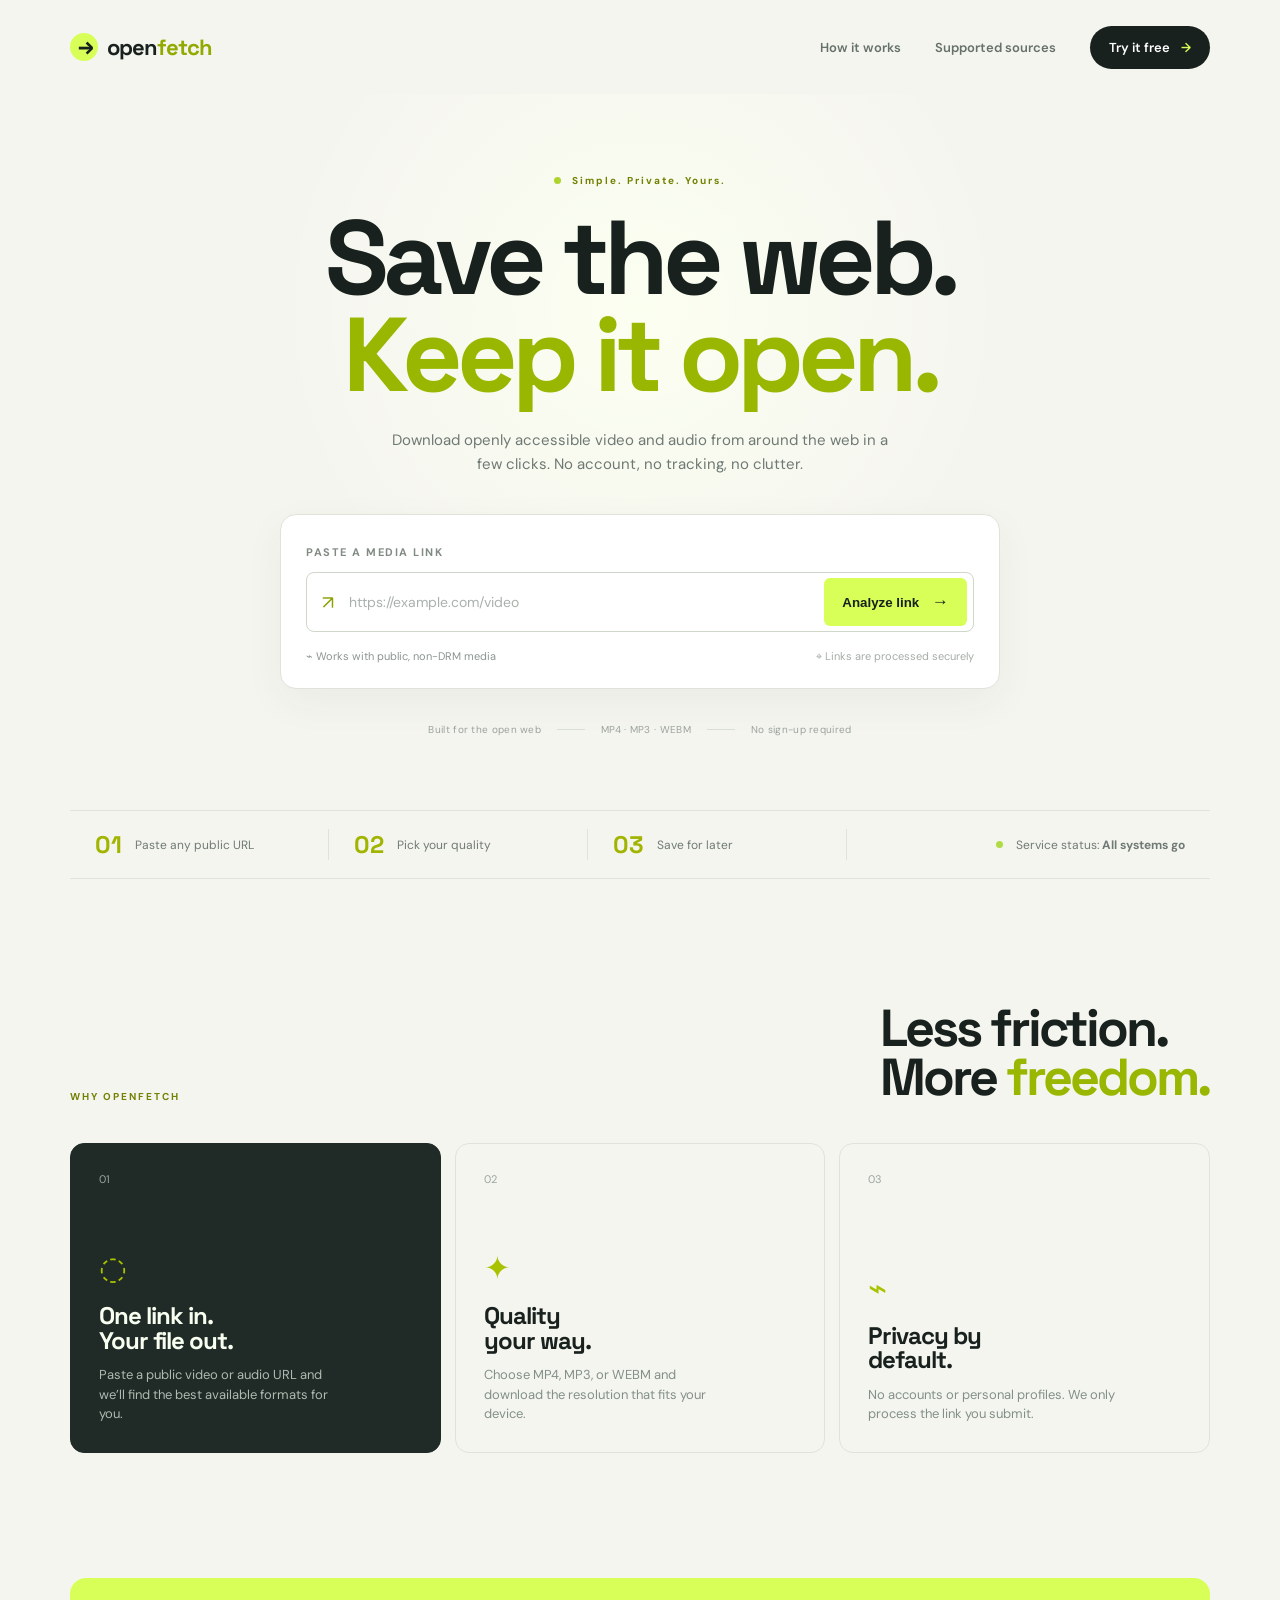
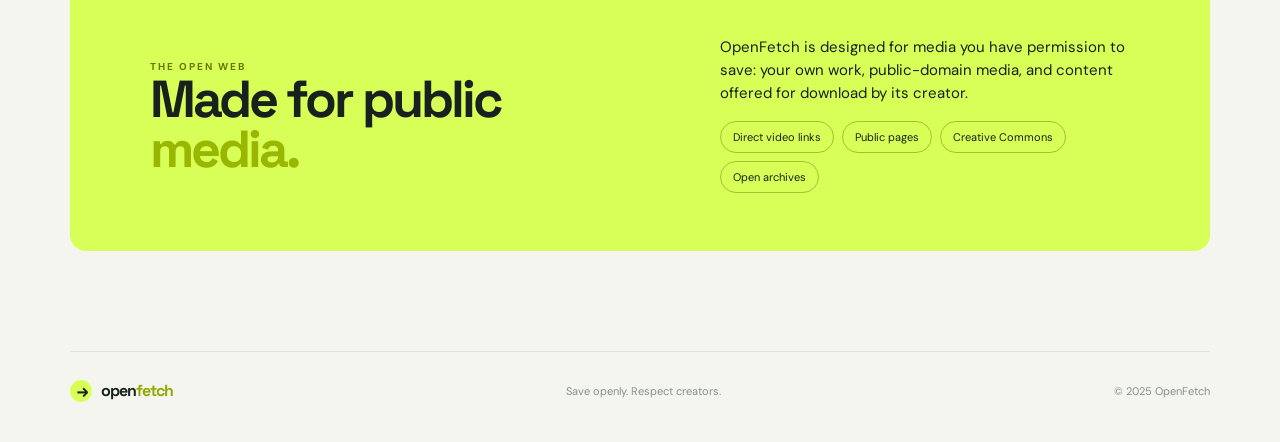
==== index.html @ 990e3daf "Add FastAPI media resolver and frontend Co-authored-by: Copilot <223556219+Copilot@users.noreply.git" ====
<!doctype html>
<html lang="en">
  <head>
    <meta charset="UTF-8" />
    <meta name="viewport" content="width=device-width, initial-scale=1.0" />
    <meta name="description" content="A fast, privacy-friendly downloader for openly accessible media." />
    <title>OpenFetch — Save media you can access</title>
    <link rel="preconnect" href="https://fonts.googleapis.com" />
    <link rel="preconnect" href="https://fonts.gstatic.com" crossorigin />
    <link href="https://fonts.googleapis.com/css2?family=DM+Sans:wght@400;500;600;700&family=Space+Grotesk:wght@500;600;700&display=swap" rel="stylesheet" />
    <link rel="stylesheet" href="styles.css" />
  </head>
  <body>
    <div class="page-shell">
      <header class="site-header">
        <a class="brand" href="#top" aria-label="OpenFetch home">
          <span class="brand-mark">↘</span><span>open<span class="brand-accent">fetch</span></span>
        </a>
        <nav aria-label="Main navigation">
          <a href="#how-it-works">How it works</a>
          <a href="#supported">Supported sources</a>
          <a class="nav-button" href="#download">Try it free <span>→</span></a>
        </nav>
        <button class="menu-button" aria-label="Open menu">☰</button>
      </header>

      <main id="top">
        <section class="hero">
          <div class="eyebrow"><span class="pulse"></span> Simple. Private. Yours.</div>
          <h1>Save the web.<br /><em>Keep it open.</em></h1>
          <p class="hero-copy">Download openly accessible video and audio from around the web in a few clicks. No account, no tracking, no clutter.</p>

          <form class="download-card" id="download" novalidate>
            <label for="media-url">Paste a media link</label>
            <div class="url-row">
              <span class="link-icon">↗</span>
              <input id="media-url" type="url" placeholder="https://example.com/video" autocomplete="off" />
              <button type="submit">Analyze link <span>→</span></button>
            </div>
            <div class="card-footer">
              <span>⌁ Works with public, non-DRM media</span>
              <span class="privacy-note">⌖ Links are processed securely</span>
            </div>
            <p class="form-message" id="form-message" role="status"></p>
          </form>

          <div class="trust-row"><span>Built for the open web</span><span class="line"></span><span>MP4 · MP3 · WEBM</span><span class="line"></span><span>No sign-up required</span></div>
        </section>

        <section class="stats-strip" aria-label="OpenFetch highlights">
          <div><strong>01</strong><span>Paste any public URL</span></div>
          <div><strong>02</strong><span>Pick your quality</span></div>
          <div><strong>03</strong><span>Save for later</span></div>
          <div class="status"><span class="status-dot"></span><span>Service status: <b>All systems go</b></span></div>
        </section>

        <section class="feature-section" id="how-it-works">
          <div class="section-heading"><span class="eyebrow">WHY OPENFETCH</span><h2>Less friction.<br />More <em>freedom.</em></h2></div>
          <div class="feature-grid">
            <article class="feature-card feature-card-dark"><span class="feature-number">01</span><div class="feature-icon">◌</div><h3>One link in.<br />Your file out.</h3><p>Paste a public video or audio URL and we’ll find the best available formats for you.</p></article>
            <article class="feature-card"><span class="feature-number">02</span><div class="feature-icon">✦</div><h3>Quality<br />your way.</h3><p>Choose MP4, MP3, or WEBM and download the resolution that fits your device.</p></article>
            <article class="feature-card"><span class="feature-number">03</span><div class="feature-icon">⌁</div><h3>Privacy by<br />default.</h3><p>No accounts or personal profiles. We only process the link you submit.</p></article>
          </div>
        </section>

        <section class="supported-section" id="supported"><div><span class="eyebrow">THE OPEN WEB</span><h2>Made for public<br /><em>media.</em></h2></div><div class="supported-copy"><p>OpenFetch is designed for media you have permission to save: your own work, public-domain media, and content offered for download by its creator.</p><div class="source-tags"><span>Direct video links</span><span>Public pages</span><span>Creative Commons</span><span>Open archives</span></div></div></section>
      </main>
      <footer><a class="brand" href="#top"><span class="brand-mark">↘</span><span>open<span class="brand-accent">fetch</span></span></a><p>Save openly. Respect creators.</p><span>© 2025 OpenFetch</span></footer>
    </div>
    <script src="script.js"></script>
  </body>
</html>
---- styles.css ----
:root{--ink:#18211d;--muted:#6f7974;--paper:#f5f5f0;--lime:#d8ff57;--line:#dfe3da;--dark:#202a26}*{box-sizing:border-box}html{scroll-behavior:smooth}body{margin:0;background:var(--paper);color:var(--ink);font-family:'DM Sans',sans-serif}a{color:inherit;text-decoration:none}.page-shell{max-width:1440px;margin:auto;padding:0 5.5%}.site-header{height:94px;display:flex;align-items:center;justify-content:space-between}.brand{display:flex;align-items:center;gap:9px;font-family:'Space Grotesk';font-size:22px;font-weight:700;letter-spacing:-1px}.brand-accent{color:#92a900}.brand-mark{display:grid;place-items:center;width:28px;height:28px;background:var(--lime);border-radius:50%;font-size:23px;line-height:1;transform:rotate(-45deg)}nav{display:flex;align-items:center;gap:34px;font-size:13px;font-weight:600}nav a:not(.nav-button){color:#66716a}.nav-button{background:var(--ink);color:#fff;border-radius:30px;padding:13px 19px}.nav-button span{color:var(--lime);margin-left:8px}.menu-button{display:none;border:0;background:none;font-size:20px}.hero{padding:80px 0 74px;text-align:center;background:radial-gradient(circle at 50% 30%,#fbfff0 0,transparent 48%)}.eyebrow{font-size:10px;letter-spacing:2px;font-weight:700;color:#748000}.pulse,.status-dot{display:inline-block;width:7px;height:7px;border-radius:50%;background:#afd32d;margin-right:7px}.hero h1{font-family:'Space Grotesk';font-size:clamp(58px,8.2vw,118px);line-height:.92;letter-spacing:-6px;margin:23px 0 25px}.hero h1 em,.section-heading em,.supported-section em{font-style:normal;color:#99b600}.hero-copy{max-width:520px;margin:0 auto 38px;color:var(--muted);font-size:15px;line-height:1.6}.download-card{max-width:720px;margin:auto;text-align:left;background:#fff;border:1px solid var(--line);border-radius:16px;padding:25px;box-shadow:0 13px 40px #2533220d}.download-card label{font-size:11px;text-transform:uppercase;letter-spacing:1.5px;font-weight:700;color:#818b84}.url-row{display:flex;align-items:center;gap:13px;margin-top:11px;border:1px solid #cfd6ca;border-radius:8px;padding:5px 6px 5px 15px}.link-icon{font-size:19px;color:#8ca000}input{border:0;outline:0;min-width:0;flex:1;font:inherit;color:var(--ink);font-size:14px}input::placeholder{color:#aab1ac}.url-row button{border:0;border-radius:6px;padding:14px 18px;background:var(--lime);color:var(--ink);font-weight:700;cursor:pointer}.url-row button span{font-size:17px;margin-left:9px}.card-footer{display:flex;justify-content:space-between;margin-top:17px;color:#8b958f;font-size:11px}.privacy-note{color:#a5aca6}.form-message{height:0;overflow:hidden;margin:0;color:#6f8500;font-size:12px}.form-message.show{height:auto;margin-top:15px}.trust-row{display:flex;align-items:center;justify-content:center;gap:16px;color:#9ba29d;font-size:10px;letter-spacing:.3px;margin-top:34px}.trust-row .line{height:1px;width:28px;background:#d9ded8}.stats-strip{display:grid;grid-template-columns:repeat(3,1fr) 1.4fr;border-top:1px solid var(--line);border-bottom:1px solid var(--line);padding:18px 0}.stats-strip div{display:flex;align-items:center;gap:13px;padding:0 25px;border-right:1px solid var(--line);font-size:12px;color:#707a74}.stats-strip strong{font-family:'Space Grotesk';font-size:24px;color:#a0b400}.stats-strip .status{border:0;justify-content:flex-end}.status-dot{background:#b1db45;margin:0}.feature-section{padding:125px 0}.section-heading{display:flex;justify-content:space-between;align-items:flex-end;margin-bottom:40px}.section-heading h2,.supported-section h2{font-family:'Space Grotesk';font-size:52px;line-height:.95;letter-spacing:-3px;margin:0}.feature-grid{display:grid;grid-template-columns:repeat(3,1fr);gap:14px}.feature-card{min-height:310px;border:1px solid var(--line);border-radius:14px;padding:28px;display:flex;flex-direction:column}.feature-card-dark{background:var(--dark);color:#f8fff0;border-color:var(--dark)}.feature-number{font-size:11px;color:#9ba69f}.feature-icon{font-size:32px;color:#a8c200;margin-top:auto;margin-bottom:15px}.feature-card h3{font-family:'Space Grotesk';font-size:24px;line-height:1.02;letter-spacing:-1px;margin:0 0 12px}.feature-card p{color:#829087;font-size:13px;line-height:1.5;max-width:250px;margin:0}.feature-card-dark p{color:#aebbb2}.supported-section{display:flex;justify-content:space-between;align-items:center;background:var(--lime);border-radius:16px;padding:58px 7%;margin-bottom:100px}.supported-section .eyebrow{color:#657600}.supported-copy{max-width:410px}.supported-copy p{font-size:15px;line-height:1.55;margin-top:0}.source-tags{display:flex;flex-wrap:wrap;gap:8px}.source-tags span{border:1px solid #a6c02e;border-radius:30px;padding:8px 12px;font-size:11px}footer{display:flex;align-items:center;justify-content:space-between;border-top:1px solid var(--line);padding:28px 0 40px;font-size:11px;color:#87908a}footer .brand{font-size:16px;color:var(--ink)}footer .brand-mark{width:22px;height:22px;font-size:17px}footer p{margin:0}@media(max-width:700px){.page-shell{padding:0 22px}.site-header{height:74px}nav{display:none}.menu-button{display:block}.hero{padding:65px 0 55px}.hero h1{font-size:58px;letter-spacing:-3px}.hero-copy{font-size:14px}.download-card{padding:18px}.url-row{padding:4px 4px 4px 12px}.url-row button{padding:12px 10px;font-size:11px}.card-footer{display:block;line-height:2}.privacy-note{display:block}.trust-row{gap:8px;font-size:8px}.stats-strip{grid-template-columns:1fr 1fr;gap:18px;padding:20px 0}.stats-strip div{padding:0;border:0}.stats-strip .status{justify-content:flex-start;grid-column:span 2}.feature-section{padding:80px 0}.section-heading{display:block}.section-heading h2,.supported-section h2{font-size:42px;margin-top:18px}.feature-grid{grid-template-columns:1fr}.feature-card{min-height:250px}.supported-section{display:block;padding:35px 28px;margin-bottom:60px}.supported-copy{margin-top:30px}.supported-copy p{font-size:13px}footer{gap:15px;flex-wrap:wrap}footer p{order:3;width:100%}}
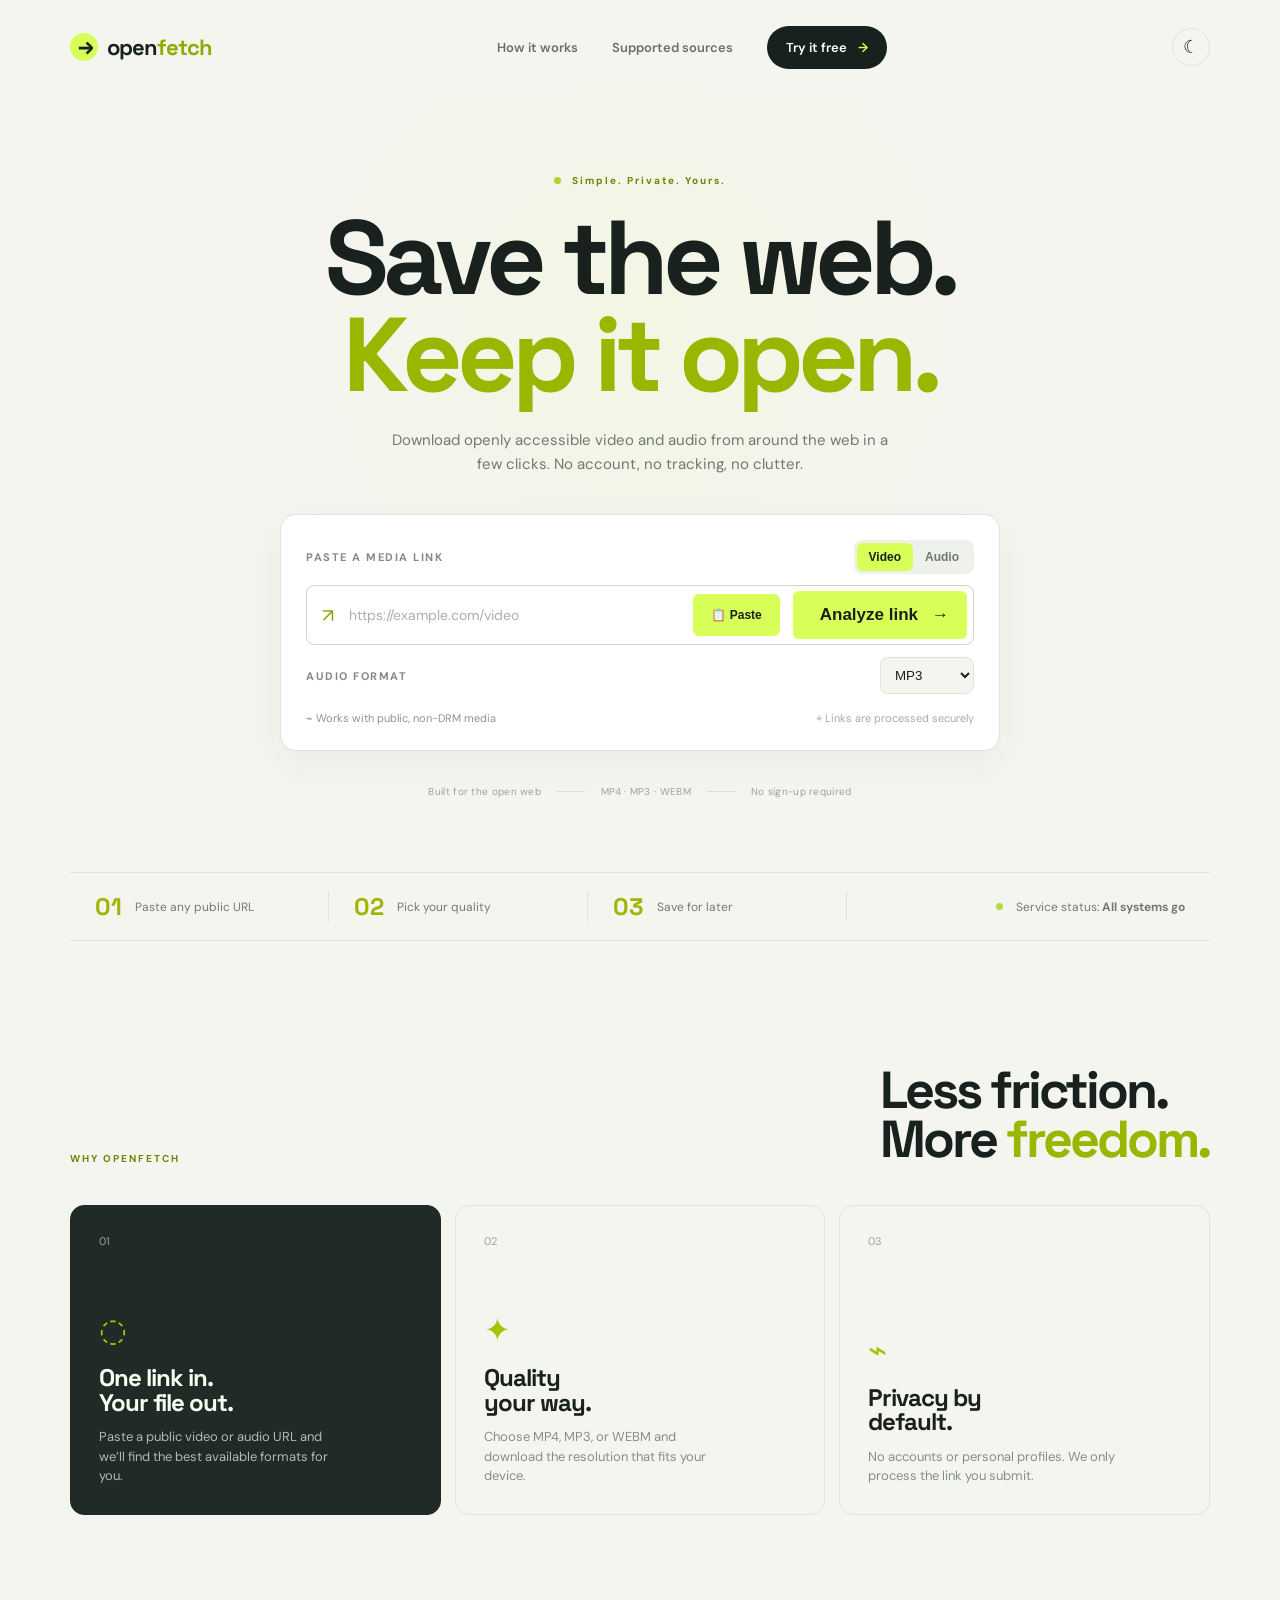
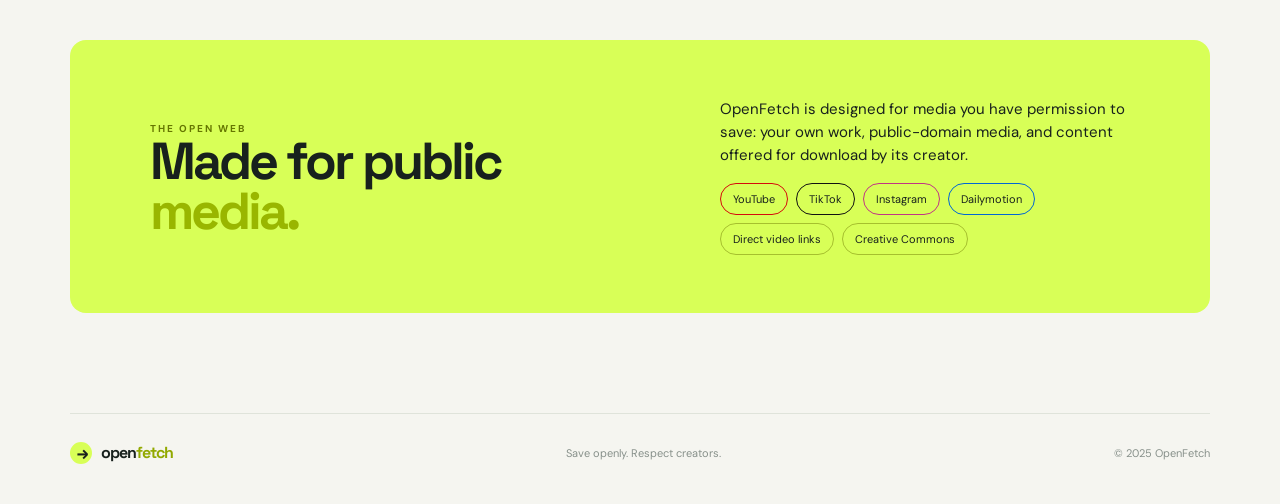
==== commit 179fd3a1: "Complete OpenFetch media resolver features Co-authored-by: Copilot <223556219+Copilot@users.noreply." ====
--- a/index.html
+++ b/index.html
@@ -21,7 +21,10 @@
           <a href="#supported">Supported sources</a>
           <a class="nav-button" href="#download">Try it free <span>→</span></a>
         </nav>
-        <button class="menu-button" aria-label="Open menu">☰</button>
+        <div class="header-actions">
+          <button class="theme-toggle" id="theme-toggle" type="button" aria-label="Switch to dark theme" title="Toggle theme">☾</button>
+          <button class="menu-button" aria-label="Open menu">☰</button>
+        </div>
       </header>
 
       <main id="top">
@@ -31,11 +34,24 @@
           <p class="hero-copy">Download openly accessible video and audio from around the web in a few clicks. No account, no tracking, no clutter.</p>
 
           <form class="download-card" id="download" novalidate>
-            <label for="media-url">Paste a media link</label>
-            <div class="url-row">
+            <div class="form-heading">
+              <label for="media-url">Paste a media link</label>
+              <div class="download-mode" role="group" aria-label="Download mode">
+                <button type="button" class="mode-button active" data-mode="video" aria-pressed="true">Video</button>
+                <button type="button" class="mode-button" data-mode="audio" aria-pressed="false">Audio</button>
+              </div>
+            </div>
+            <div class="url-row" id="url-row">
               <span class="link-icon">↗</span>
               <input id="media-url" type="url" placeholder="https://example.com/video" autocomplete="off" />
-              <button type="submit">Analyze link <span>→</span></button>
+              <button class="clipboard-button" id="clipboard-button" type="button">📋 Paste</button>
+              <button class="submit-button" type="submit"><span class="button-label">Analyze link</span><span class="openfetch-spinner" aria-hidden="true"></span><span>→</span></button>
+            </div>
+            <div class="audio-options" id="audio-options" hidden>
+              <label for="audio-format">Audio format</label>
+              <select id="audio-format" name="audioFormat">
+                <option value="mp3">MP3</option><option value="m4a">M4A</option><option value="opus">Opus</option><option value="wav">WAV</option>
+              </select>
             </div>
             <div class="card-footer">
               <span>⌁ Works with public, non-DRM media</span>
@@ -63,7 +79,11 @@
           </div>
         </section>
 
-        <section class="supported-section" id="supported"><div><span class="eyebrow">THE OPEN WEB</span><h2>Made for public<br /><em>media.</em></h2></div><div class="supported-copy"><p>OpenFetch is designed for media you have permission to save: your own work, public-domain media, and content offered for download by its creator.</p><div class="source-tags"><span>Direct video links</span><span>Public pages</span><span>Creative Commons</span><span>Open archives</span></div></div></section>
+        <section class="history-section" id="recent-downloads" hidden>
+          <div class="section-heading"><span class="eyebrow">YOUR RESULTS</span><h2>Recent <em>downloads.</em></h2></div>
+          <div class="history-table-wrap"><table class="history-table"><thead><tr><th>Title</th><th>Type</th><th>Result</th><th></th></tr></thead><tbody id="download-history"></tbody></table></div>
+        </section>
+        <section class="supported-section" id="supported"><div><span class="eyebrow">THE OPEN WEB</span><h2>Made for public<br /><em>media.</em></h2></div><div class="supported-copy"><p>OpenFetch is designed for media you have permission to save: your own work, public-domain media, and content offered for download by its creator.</p><div class="source-tags platform-tags"><span>YouTube</span><span>TikTok</span><span>Instagram</span><span>Dailymotion</span><span>Direct video links</span><span>Creative Commons</span></div></div></section>
       </main>
       <footer><a class="brand" href="#top"><span class="brand-mark">↘</span><span>open<span class="brand-accent">fetch</span></span></a><p>Save openly. Respect creators.</p><span>© 2025 OpenFetch</span></footer>
     </div>
--- a/styles.css
+++ b/styles.css
@@ -1 +1,7 @@
 :root{--ink:#18211d;--muted:#6f7974;--paper:#f5f5f0;--lime:#d8ff57;--line:#dfe3da;--dark:#202a26}*{box-sizing:border-box}html{scroll-behavior:smooth}body{margin:0;background:var(--paper);color:var(--ink);font-family:'DM Sans',sans-serif}a{color:inherit;text-decoration:none}.page-shell{max-width:1440px;margin:auto;padding:0 5.5%}.site-header{height:94px;display:flex;align-items:center;justify-content:space-between}.brand{display:flex;align-items:center;gap:9px;font-family:'Space Grotesk';font-size:22px;font-weight:700;letter-spacing:-1px}.brand-accent{color:#92a900}.brand-mark{display:grid;place-items:center;width:28px;height:28px;background:var(--lime);border-radius:50%;font-size:23px;line-height:1;transform:rotate(-45deg)}nav{display:flex;align-items:center;gap:34px;font-size:13px;font-weight:600}nav a:not(.nav-button){color:#66716a}.nav-button{background:var(--ink);color:#fff;border-radius:30px;padding:13px 19px}.nav-button span{color:var(--lime);margin-left:8px}.menu-button{display:none;border:0;background:none;font-size:20px}.hero{padding:80px 0 74px;text-align:center;background:radial-gradient(circle at 50% 30%,#fbfff0 0,transparent 48%)}.eyebrow{font-size:10px;letter-spacing:2px;font-weight:700;color:#748000}.pulse,.status-dot{display:inline-block;width:7px;height:7px;border-radius:50%;background:#afd32d;margin-right:7px}.hero h1{font-family:'Space Grotesk';font-size:clamp(58px,8.2vw,118px);line-height:.92;letter-spacing:-6px;margin:23px 0 25px}.hero h1 em,.section-heading em,.supported-section em{font-style:normal;color:#99b600}.hero-copy{max-width:520px;margin:0 auto 38px;color:var(--muted);font-size:15px;line-height:1.6}.download-card{max-width:720px;margin:auto;text-align:left;background:#fff;border:1px solid var(--line);border-radius:16px;padding:25px;box-shadow:0 13px 40px #2533220d}.download-card label{font-size:11px;text-transform:uppercase;letter-spacing:1.5px;font-weight:700;color:#818b84}.url-row{display:flex;align-items:center;gap:13px;margin-top:11px;border:1px solid #cfd6ca;border-radius:8px;padding:5px 6px 5px 15px}.link-icon{font-size:19px;color:#8ca000}input{border:0;outline:0;min-width:0;flex:1;font:inherit;color:var(--ink);font-size:14px}input::placeholder{color:#aab1ac}.url-row button{border:0;border-radius:6px;padding:14px 18px;background:var(--lime);color:var(--ink);font-weight:700;cursor:pointer}.url-row button span{font-size:17px;margin-left:9px}.card-footer{display:flex;justify-content:space-between;margin-top:17px;color:#8b958f;font-size:11px}.privacy-note{color:#a5aca6}.form-message{height:0;overflow:hidden;margin:0;color:#6f8500;font-size:12px}.form-message.show{height:auto;margin-top:15px}.trust-row{display:flex;align-items:center;justify-content:center;gap:16px;color:#9ba29d;font-size:10px;letter-spacing:.3px;margin-top:34px}.trust-row .line{height:1px;width:28px;background:#d9ded8}.stats-strip{display:grid;grid-template-columns:repeat(3,1fr) 1.4fr;border-top:1px solid var(--line);border-bottom:1px solid var(--line);padding:18px 0}.stats-strip div{display:flex;align-items:center;gap:13px;padding:0 25px;border-right:1px solid var(--line);font-size:12px;color:#707a74}.stats-strip strong{font-family:'Space Grotesk';font-size:24px;color:#a0b400}.stats-strip .status{border:0;justify-content:flex-end}.status-dot{background:#b1db45;margin:0}.feature-section{padding:125px 0}.section-heading{display:flex;justify-content:space-between;align-items:flex-end;margin-bottom:40px}.section-heading h2,.supported-section h2{font-family:'Space Grotesk';font-size:52px;line-height:.95;letter-spacing:-3px;margin:0}.feature-grid{display:grid;grid-template-columns:repeat(3,1fr);gap:14px}.feature-card{min-height:310px;border:1px solid var(--line);border-radius:14px;padding:28px;display:flex;flex-direction:column}.feature-card-dark{background:var(--dark);color:#f8fff0;border-color:var(--dark)}.feature-number{font-size:11px;color:#9ba69f}.feature-icon{font-size:32px;color:#a8c200;margin-top:auto;margin-bottom:15px}.feature-card h3{font-family:'Space Grotesk';font-size:24px;line-height:1.02;letter-spacing:-1px;margin:0 0 12px}.feature-card p{color:#829087;font-size:13px;line-height:1.5;max-width:250px;margin:0}.feature-card-dark p{color:#aebbb2}.supported-section{display:flex;justify-content:space-between;align-items:center;background:var(--lime);border-radius:16px;padding:58px 7%;margin-bottom:100px}.supported-section .eyebrow{color:#657600}.supported-copy{max-width:410px}.supported-copy p{font-size:15px;line-height:1.55;margin-top:0}.source-tags{display:flex;flex-wrap:wrap;gap:8px}.source-tags span{border:1px solid #a6c02e;border-radius:30px;padding:8px 12px;font-size:11px}footer{display:flex;align-items:center;justify-content:space-between;border-top:1px solid var(--line);padding:28px 0 40px;font-size:11px;color:#87908a}footer .brand{font-size:16px;color:var(--ink)}footer .brand-mark{width:22px;height:22px;font-size:17px}footer p{margin:0}@media(max-width:700px){.page-shell{padding:0 22px}.site-header{height:74px}nav{display:none}.menu-button{display:block}.hero{padding:65px 0 55px}.hero h1{font-size:58px;letter-spacing:-3px}.hero-copy{font-size:14px}.download-card{padding:18px}.url-row{padding:4px 4px 4px 12px}.url-row button{padding:12px 10px;font-size:11px}.card-footer{display:block;line-height:2}.privacy-note{display:block}.trust-row{gap:8px;font-size:8px}.stats-strip{grid-template-columns:1fr 1fr;gap:18px;padding:20px 0}.stats-strip div{padding:0;border:0}.stats-strip .status{justify-content:flex-start;grid-column:span 2}.feature-section{padding:80px 0}.section-heading{display:block}.section-heading h2,.supported-section h2{font-size:42px;margin-top:18px}.feature-grid{grid-template-columns:1fr}.feature-card{min-height:250px}.supported-section{display:block;padding:35px 28px;margin-bottom:60px}.supported-copy{margin-top:30px}.supported-copy p{font-size:13px}footer{gap:15px;flex-wrap:wrap}footer p{order:3;width:100%}}
+
+.header-actions{display:flex;align-items:center;gap:10px}.theme-toggle,.menu-button{width:38px;height:38px;border:1px solid var(--line);border-radius:50%;background:var(--paper);color:var(--ink);cursor:pointer}.theme-toggle{font-size:18px}.download-card label{color:#818b84}.form-heading{display:flex;align-items:center;justify-content:space-between;gap:16px}.download-mode{display:flex;padding:3px;border-radius:8px;background:#eef1e9}.mode-button{border:0;background:transparent;border-radius:6px;padding:7px 12px;color:#6f7974;font-size:12px;font-weight:700;cursor:pointer}.mode-button.active{background:var(--lime);color:var(--ink)}.url-row.invalid{border-color:#d96060;box-shadow:0 0 0 3px rgba(217,96,96,.12)}.clipboard-button{border:0;background:#eef1e9;color:#66716a;border-radius:6px;padding:10px;font-size:12px;white-space:nowrap;cursor:pointer}.submit-button{display:flex;align-items:center;gap:5px}.submit-button.loading .button-label{opacity:.72}.openfetch-spinner{display:none;width:14px;height:14px;border:2px solid rgba(24,33,29,.25);border-top-color:var(--ink);border-radius:50%;animation:spin .7s linear infinite}.submit-button.loading .openfetch-spinner{display:inline-block}.submit-button.loading>span:last-child{display:none}@keyframes spin{to{transform:rotate(360deg)}}.audio-options{display:flex;align-items:center;gap:10px;margin-top:12px}.audio-options label{margin-right:auto}.audio-options select{border:1px solid var(--line);border-radius:8px;background:var(--paper);color:var(--ink);padding:9px 30px 9px 10px}.form-message{color:#6f8500}.form-message.error{color:#c64e4e}.form-message.success{color:#687d00}.form-message.success a{font-weight:700;text-decoration:underline}.history-section{margin:70px 0}.history-table-wrap{overflow-x:auto;border:1px solid var(--line);border-radius:12px;background:#fff}.history-table{width:100%;border-collapse:collapse;font-size:13px}.history-table th,.history-table td{padding:14px 16px;border-bottom:1px solid var(--line);text-align:left}.history-table th{color:#7b867f;font-size:10px;text-transform:uppercase;letter-spacing:1px}.history-table td:first-child{max-width:420px}.history-table a{font-weight:700;color:#718900}.platform-tags span:nth-child(1){border-color:#d50b0b}.platform-tags span:nth-child(2){border-color:#111}.platform-tags span:nth-child(3){border-color:#c13584}.platform-tags span:nth-child(4){border-color:#0066d5}
+
+[data-theme="dark"]{--ink:#edf4ee;--muted:#aebbb2;--paper:#171c19;--line:#39443e;--dark:#101412}.hero{background:radial-gradient(circle at 50% 30%,rgba(216,255,87,.08),transparent 48%)}[data-theme="dark"] .download-card,[data-theme="dark"] .history-table-wrap{background:#202722;border-color:var(--line)}[data-theme="dark"] .url-row,[data-theme="dark"] .audio-options select,[data-theme="dark"] .download-mode,[data-theme="dark"] .clipboard-button{background:#171c19;border-color:var(--line)}[data-theme="dark"] .nav-button,[data-theme="dark"] .submit-button{color:#172019}[data-theme="dark"] footer .brand{color:var(--ink)}[data-theme="dark"] input::placeholder{color:#77847d}[data-theme="dark"] .theme-toggle{background:#202722}[data-theme="dark"] .mode-button.active{color:#172019}
+
+@media(max-width:700px){.header-actions{margin-left:auto}.menu-button{display:none}.form-heading{align-items:flex-start}.download-mode{flex-shrink:0}.url-row{flex-wrap:wrap}.url-row input{min-width:calc(100% - 60px)}.clipboard-button{order:3}.submit-button{order:4;flex:1;justify-content:center}.history-table td:first-child{max-width:180px}.history-section{margin:50px 0}}
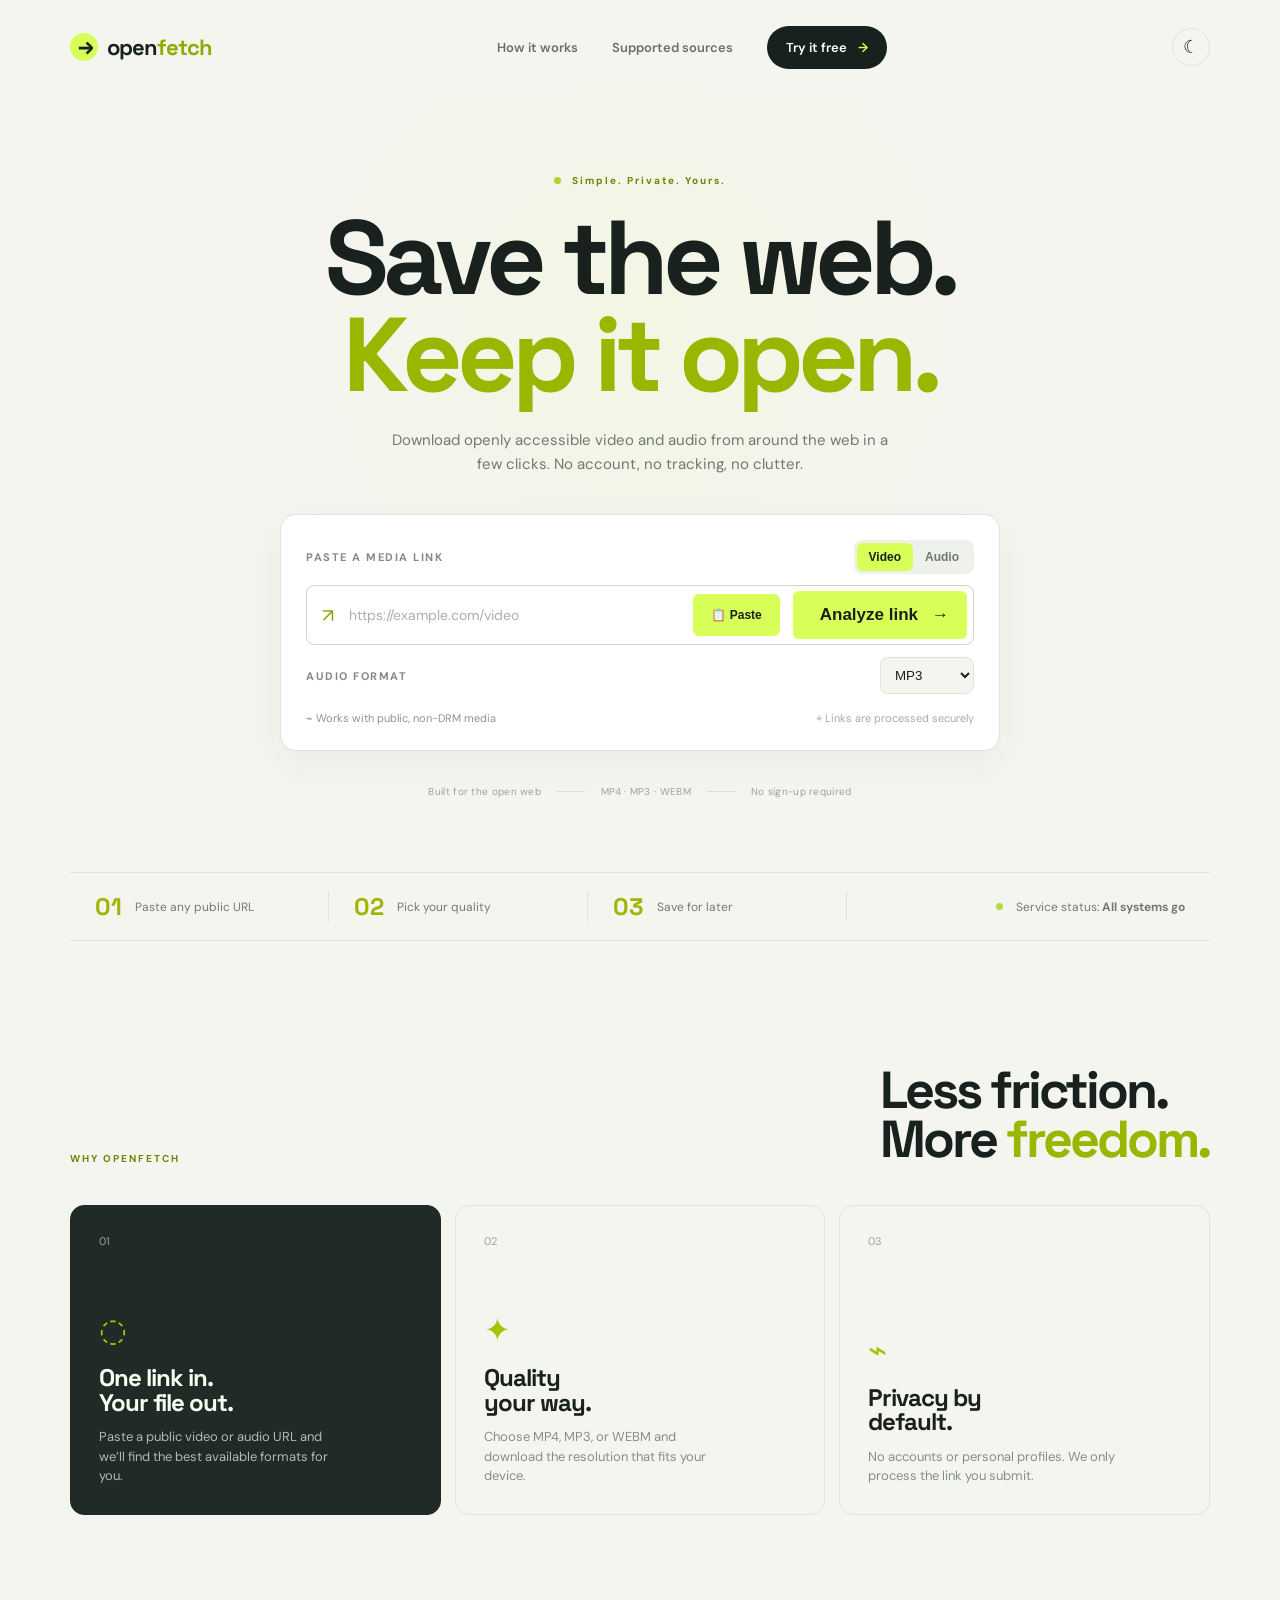
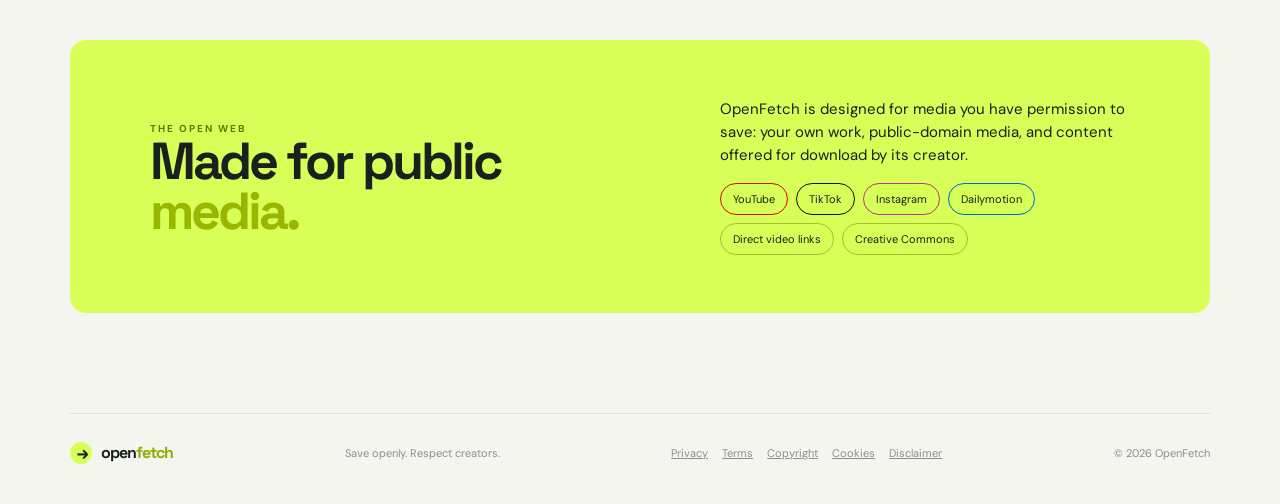
==== commit 56af3be6: "Add OpenFetch legal policies and search sitemap Co-authored-by: Copilot <223556219+Copilot@users.nor" ====
--- a/index.html
+++ b/index.html
@@ -85,7 +85,7 @@
         </section>
         <section class="supported-section" id="supported"><div><span class="eyebrow">THE OPEN WEB</span><h2>Made for public<br /><em>media.</em></h2></div><div class="supported-copy"><p>OpenFetch is designed for media you have permission to save: your own work, public-domain media, and content offered for download by its creator.</p><div class="source-tags platform-tags"><span>YouTube</span><span>TikTok</span><span>Instagram</span><span>Dailymotion</span><span>Direct video links</span><span>Creative Commons</span></div></div></section>
       </main>
-      <footer><a class="brand" href="#top"><span class="brand-mark">↘</span><span>open<span class="brand-accent">fetch</span></span></a><p>Save openly. Respect creators.</p><span>© 2025 OpenFetch</span></footer>
+      <footer><a class="brand" href="#top"><span class="brand-mark">↘</span><span>open<span class="brand-accent">fetch</span></span></a><p>Save openly. Respect creators.</p><span class="legal-links"><a href="privacy.html">Privacy</a><a href="terms.html">Terms</a><a href="copyright.html">Copyright</a><a href="cookies.html">Cookies</a><a href="disclaimer.html">Disclaimer</a></span><span>© 2026 OpenFetch</span></footer>
     </div>
     <script src="script.js"></script>
   </body>
--- a/styles.css
+++ b/styles.css
@@ -5,3 +5,5 @@
 [data-theme="dark"]{--ink:#edf4ee;--muted:#aebbb2;--paper:#171c19;--line:#39443e;--dark:#101412}.hero{background:radial-gradient(circle at 50% 30%,rgba(216,255,87,.08),transparent 48%)}[data-theme="dark"] .download-card,[data-theme="dark"] .history-table-wrap{background:#202722;border-color:var(--line)}[data-theme="dark"] .url-row,[data-theme="dark"] .audio-options select,[data-theme="dark"] .download-mode,[data-theme="dark"] .clipboard-button{background:#171c19;border-color:var(--line)}[data-theme="dark"] .nav-button,[data-theme="dark"] .submit-button{color:#172019}[data-theme="dark"] footer .brand{color:var(--ink)}[data-theme="dark"] input::placeholder{color:#77847d}[data-theme="dark"] .theme-toggle{background:#202722}[data-theme="dark"] .mode-button.active{color:#172019}
 
 @media(max-width:700px){.header-actions{margin-left:auto}.menu-button{display:none}.form-heading{align-items:flex-start}.download-mode{flex-shrink:0}.url-row{flex-wrap:wrap}.url-row input{min-width:calc(100% - 60px)}.clipboard-button{order:3}.submit-button{order:4;flex:1;justify-content:center}.history-table td:first-child{max-width:180px}.history-section{margin:50px 0}}
+
+.legal-page .site-header nav{gap:20px}.legal-content{max-width:820px;margin:30px auto 90px;padding:58px 64px;background:#fff;border:1px solid var(--line);border-radius:16px;color:var(--ink)}.legal-content h1{font-family:'Space Grotesk';font-size:clamp(44px,7vw,72px);line-height:.95;letter-spacing:-3px;margin:18px 0 8px}.legal-content h2{font-family:'Space Grotesk';font-size:22px;margin-top:38px;margin-bottom:10px}.legal-content p,.legal-content li{color:var(--muted);font-size:15px;line-height:1.75}.legal-content ul{padding-left:22px}.legal-content a{color:#718900;font-weight:700;text-decoration:underline}.legal-updated{font-size:12px!important;text-transform:uppercase;letter-spacing:1px;margin-bottom:42px!important}.legal-content code{background:var(--paper);padding:2px 6px;border-radius:4px}.legal-links{display:flex;flex-wrap:wrap;justify-content:center;gap:14px}.legal-links a{text-decoration:underline}[data-theme="dark"] .legal-content{background:#202722}@media(max-width:700px){.legal-page .site-header nav{display:none}.legal-content{margin-top:10px;padding:38px 24px}.legal-content h1{font-size:44px}.legal-content h2{font-size:20px}footer{align-items:flex-start}.legal-links{width:100%;justify-content:flex-start;order:4}}
